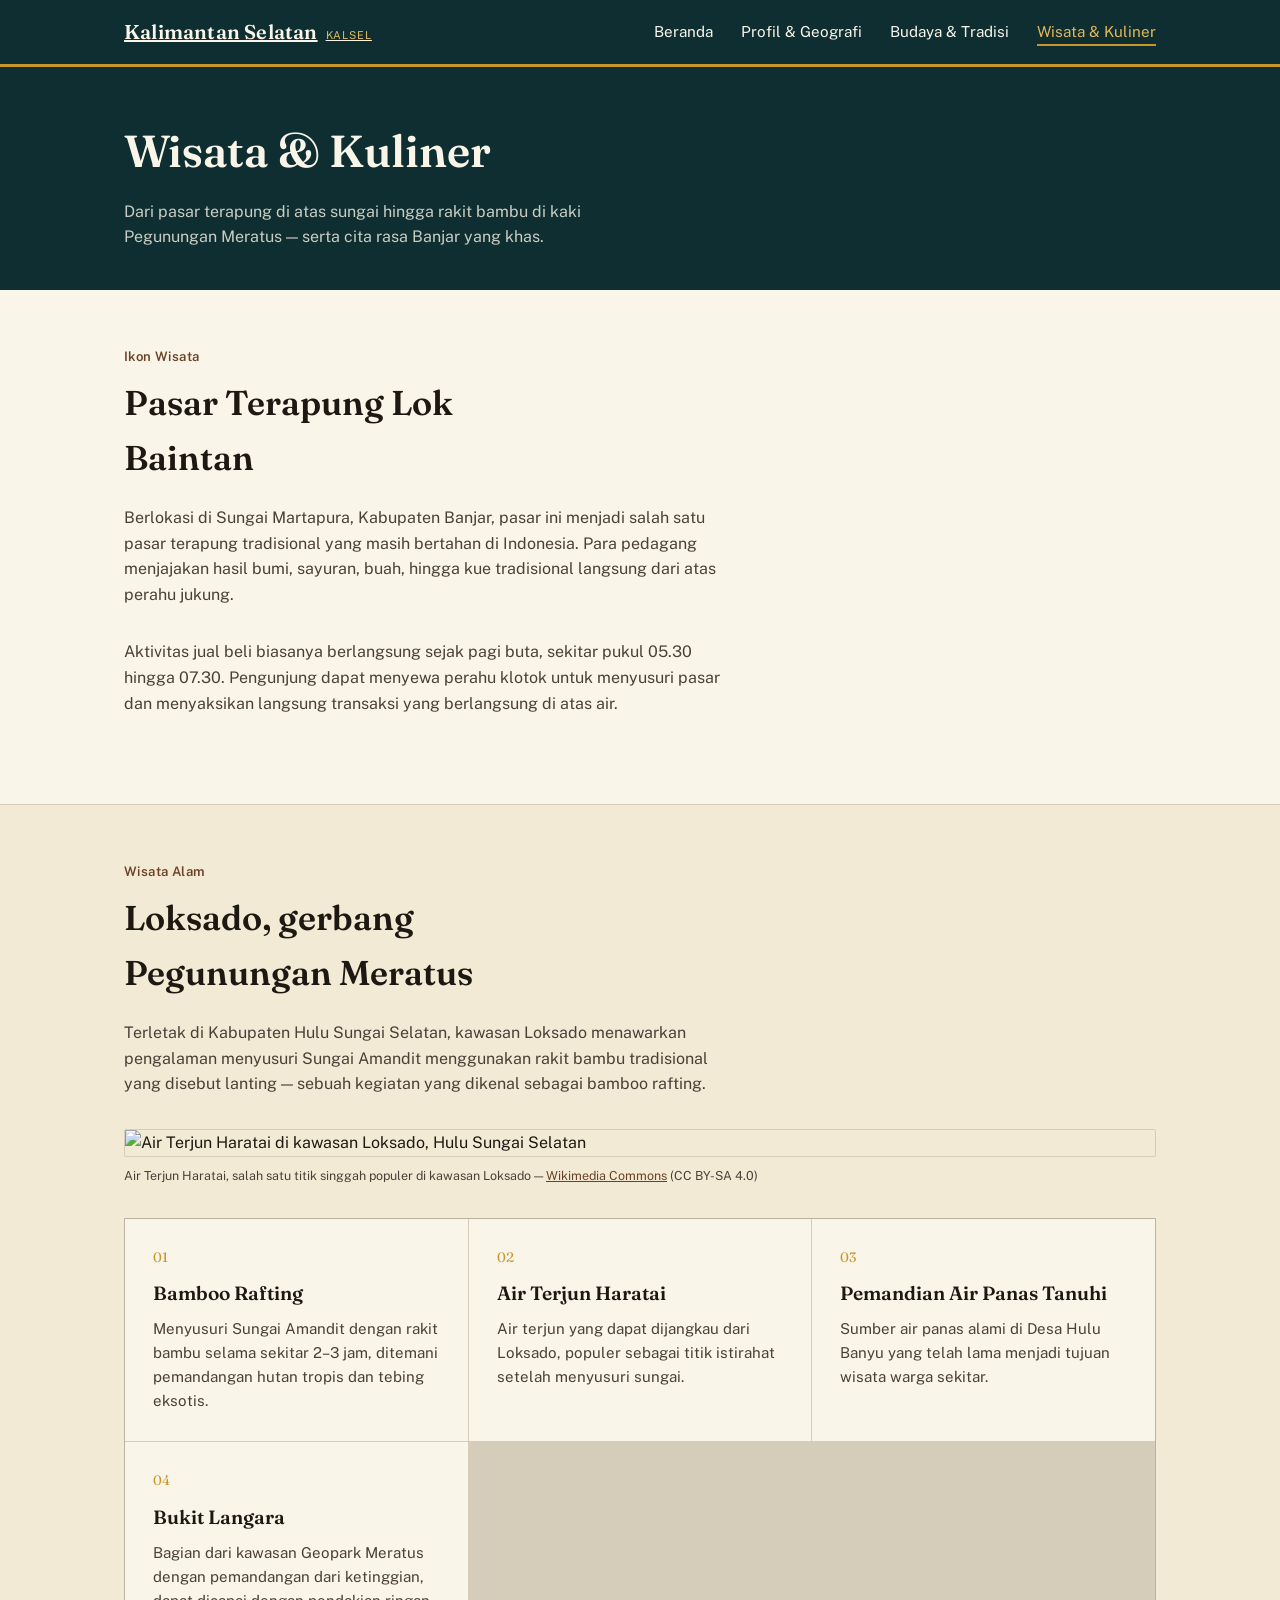
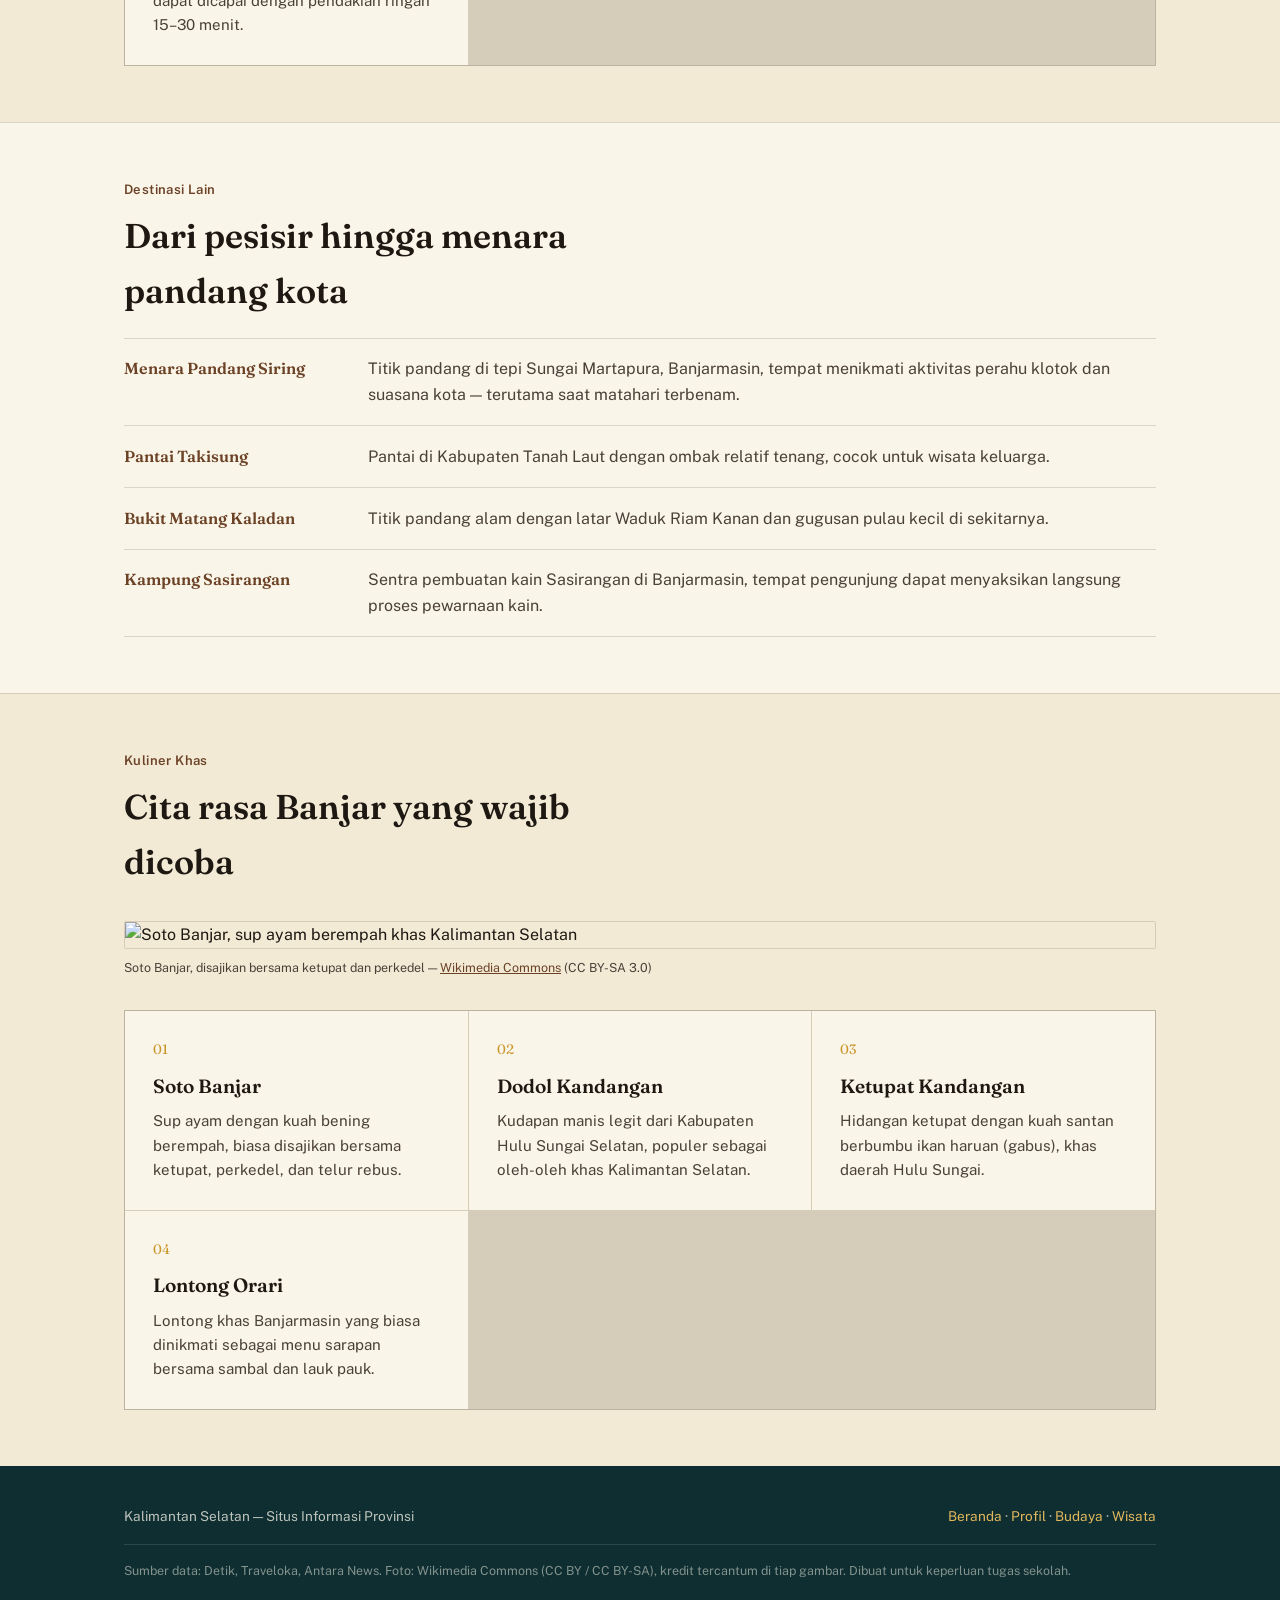
==== wisata.html @ 93b62a89 "Add files via upload" ====
<!DOCTYPE html>
<html lang="id">
<head>
<meta charset="UTF-8">
<meta name="viewport" content="width=device-width, initial-scale=1.0">
<title>Wisata &amp; Kuliner — Kalimantan Selatan</title>
<link rel="preconnect" href="https://fonts.googleapis.com">
<link href="https://fonts.googleapis.com/css2?family=Fraunces:wght@500;600;700&family=Public+Sans:wght@400;500;600&display=swap" rel="stylesheet">
<link rel="stylesheet" href="style.css">
</head>
<body>

<header class="site-head">
  <div class="nav-row">
    <a href="index.html" class="brand">Kalimantan Selatan <span class="sub">KALSEL</span></a>
    <button class="nav-toggle" id="navToggle" aria-label="Buka menu">&#9776;</button>
    <nav class="main-nav" id="mainNav">
      <ul>
        <li><a href="index.html">Beranda</a></li>
        <li><a href="profil.html">Profil &amp; Geografi</a></li>
        <li><a href="budaya.html">Budaya &amp; Tradisi</a></li>
        <li><a href="wisata.html" class="active">Wisata &amp; Kuliner</a></li>
      </ul>
    </nav>
  </div>
</header>

<div class="page-head">
  <div class="wrap">
    <h1>Wisata &amp; Kuliner</h1>
    <p>Dari pasar terapung di atas sungai hingga rakit bambu di kaki Pegunungan Meratus — serta cita rasa Banjar yang khas.</p>
  </div>
</div>

<section class="section">
  <div class="wrap">
    <div class="section-tag">Ikon Wisata</div>
    <h2>Pasar Terapung Lok Baintan</h2>
    <p class="intro-text">
      Berlokasi di Sungai Martapura, Kabupaten Banjar, pasar ini menjadi salah satu pasar terapung tradisional yang masih bertahan di Indonesia. Para pedagang menjajakan hasil bumi, sayuran, buah, hingga kue tradisional langsung dari atas perahu jukung.
    </p>
    <p class="intro-text">
      Aktivitas jual beli biasanya berlangsung sejak pagi buta, sekitar pukul 05.30 hingga 07.30. Pengunjung dapat menyewa perahu klotok untuk menyusuri pasar dan menyaksikan langsung transaksi yang berlangsung di atas air.
    </p>
  </div>
</section>

<section class="section alt">
  <div class="wrap">
    <div class="section-tag">Wisata Alam</div>
    <h2>Loksado, gerbang Pegunungan Meratus</h2>
    <p class="intro-text">
      Terletak di Kabupaten Hulu Sungai Selatan, kawasan Loksado menawarkan pengalaman menyusuri Sungai Amandit menggunakan rakit bambu tradisional yang disebut lanting — sebuah kegiatan yang dikenal sebagai bamboo rafting.
    </p>

    <figure class="photo">
      <img src="https://commons.wikimedia.org/wiki/Special:FilePath/Air_terjun_haratai,kandangan,loksado,kalsel.jpg?width=900" alt="Air Terjun Haratai di kawasan Loksado, Hulu Sungai Selatan" loading="lazy">
      <figcaption>Air Terjun Haratai, salah satu titik singgah populer di kawasan Loksado — <a href="https://commons.wikimedia.org/wiki/File:Air_terjun_haratai,kandangan,loksado,kalsel.jpg" target="_blank" rel="noopener">Wikimedia Commons</a> (CC BY-SA 4.0)</figcaption>
    </figure>

    <div class="feature-grid">
      <div class="feature-card">
        <span class="num">01</span>
        <h3>Bamboo Rafting</h3>
        <p>Menyusuri Sungai Amandit dengan rakit bambu selama sekitar 2–3 jam, ditemani pemandangan hutan tropis dan tebing eksotis.</p>
      </div>
      <div class="feature-card">
        <span class="num">02</span>
        <h3>Air Terjun Haratai</h3>
        <p>Air terjun yang dapat dijangkau dari Loksado, populer sebagai titik istirahat setelah menyusuri sungai.</p>
      </div>
      <div class="feature-card">
        <span class="num">03</span>
        <h3>Pemandian Air Panas Tanuhi</h3>
        <p>Sumber air panas alami di Desa Hulu Banyu yang telah lama menjadi tujuan wisata warga sekitar.</p>
      </div>
      <div class="feature-card">
        <span class="num">04</span>
        <h3>Bukit Langara</h3>
        <p>Bagian dari kawasan Geopark Meratus dengan pemandangan dari ketinggian, dapat dicapai dengan pendakian ringan 15–30 menit.</p>
      </div>
    </div>
  </div>
</section>

<section class="section">
  <div class="wrap">
    <div class="section-tag">Destinasi Lain</div>
    <h2>Dari pesisir hingga menara pandang kota</h2>
    <dl class="info-list">
      <div class="info-row">
        <dt>Menara Pandang Siring</dt>
        <dd>Titik pandang di tepi Sungai Martapura, Banjarmasin, tempat menikmati aktivitas perahu klotok dan suasana kota — terutama saat matahari terbenam.</dd>
      </div>
      <div class="info-row">
        <dt>Pantai Takisung</dt>
        <dd>Pantai di Kabupaten Tanah Laut dengan ombak relatif tenang, cocok untuk wisata keluarga.</dd>
      </div>
      <div class="info-row">
        <dt>Bukit Matang Kaladan</dt>
        <dd>Titik pandang alam dengan latar Waduk Riam Kanan dan gugusan pulau kecil di sekitarnya.</dd>
      </div>
      <div class="info-row">
        <dt>Kampung Sasirangan</dt>
        <dd>Sentra pembuatan kain Sasirangan di Banjarmasin, tempat pengunjung dapat menyaksikan langsung proses pewarnaan kain.</dd>
      </div>
    </dl>
  </div>
</section>

<section class="section alt">
  <div class="wrap">
    <div class="section-tag">Kuliner Khas</div>
    <h2>Cita rasa Banjar yang wajib dicoba</h2>

    <figure class="photo">
      <img src="https://commons.wikimedia.org/wiki/Special:FilePath/Soto_Banjar.JPG?width=900" alt="Soto Banjar, sup ayam berempah khas Kalimantan Selatan" loading="lazy">
      <figcaption>Soto Banjar, disajikan bersama ketupat dan perkedel — <a href="https://commons.wikimedia.org/wiki/File:Soto_Banjar.JPG" target="_blank" rel="noopener">Wikimedia Commons</a> (CC BY-SA 3.0)</figcaption>
    </figure>

    <div class="feature-grid">
      <div class="feature-card">
        <span class="num">01</span>
        <h3>Soto Banjar</h3>
        <p>Sup ayam dengan kuah bening berempah, biasa disajikan bersama ketupat, perkedel, dan telur rebus.</p>
      </div>
      <div class="feature-card">
        <span class="num">02</span>
        <h3>Dodol Kandangan</h3>
        <p>Kudapan manis legit dari Kabupaten Hulu Sungai Selatan, populer sebagai oleh-oleh khas Kalimantan Selatan.</p>
      </div>
      <div class="feature-card">
        <span class="num">03</span>
        <h3>Ketupat Kandangan</h3>
        <p>Hidangan ketupat dengan kuah santan berbumbu ikan haruan (gabus), khas daerah Hulu Sungai.</p>
      </div>
      <div class="feature-card">
        <span class="num">04</span>
        <h3>Lontong Orari</h3>
        <p>Lontong khas Banjarmasin yang biasa dinikmati sebagai menu sarapan bersama sambal dan lauk pauk.</p>
      </div>
    </div>
  </div>
</section>

<footer class="site-foot">
  <div class="wrap">
    <div class="foot-row">
      <span>Kalimantan Selatan — Situs Informasi Provinsi</span>
      <nav>
        <a href="index.html">Beranda</a> ·
        <a href="profil.html">Profil</a> ·
        <a href="budaya.html">Budaya</a> ·
        <a href="wisata.html">Wisata</a>
      </nav>
    </div>
    <div class="sources">Sumber data: Detik, Traveloka, Antara News. Foto: Wikimedia Commons (CC BY / CC BY-SA), kredit tercantum di tiap gambar. Dibuat untuk keperluan tugas sekolah.</div>
  </div>
</footer>

<script src="script.js"></script>
</body>
</html>
---- style.css ----
@charset "utf-8";
/* Kalimantan Selatan — situs informasi provinsi
   Palet: sungai senja, kayu ulin, emas intan, krem batik sasirangan */

:root {
  --river-dark: #0E2E31;
  --river: #16454A;
  --river-light: #2A6B6E;
  --wood: #6B4226;
  --wood-light: #9A6B42;
  --gold: #C9962B;
  --gold-light: #E3B85C;
  --sand: #F3EAD6;
  --sand-light: #FAF5E9;
  --ink: #1E1812;
  --ink-soft: #4A4038;
  --rule: rgba(30, 24, 18, 0.14);
  --serif: "Fraunces", "Iowan Old Style", Georgia, serif;
  --sans: "Public Sans", -apple-system, "Segoe UI", sans-serif;
}

* { margin: 0; padding: 0; box-sizing: border-box; }

html { scroll-behavior: smooth; }

body {
  font-family: var(--sans);
  background: var(--sand-light);
  color: var(--ink);
  line-height: 1.6;
  overflow-x: hidden;
}

img { max-width: 100%; display: block; }
a { color: inherit; }

.wrap {
  max-width: 1080px;
  margin: 0 auto;
  padding: 0 1.5rem;
}

/* ---------- Header / Nav ---------- */
header.site-head {
  background: var(--river-dark);
  color: var(--sand-light);
  position: sticky;
  top: 0;
  z-index: 100;
  border-bottom: 3px solid var(--gold);
}

.nav-row {
  display: flex;
  align-items: center;
  justify-content: space-between;
  padding: 1rem 1.5rem;
  max-width: 1080px;
  margin: 0 auto;
}

.brand {
  font-family: var(--serif);
  font-weight: 600;
  font-size: 1.25rem;
  letter-spacing: 0.01em;
  display: flex;
  align-items: baseline;
  gap: 0.5rem;
}

.brand span.sub {
  font-family: var(--sans);
  font-size: 0.68rem;
  font-weight: 400;
  color: var(--gold-light);
  letter-spacing: 0.08em;
}

nav.main-nav ul {
  list-style: none;
  display: flex;
  gap: 1.75rem;
}

nav.main-nav a {
  text-decoration: none;
  color: var(--sand-light);
  font-size: 0.95rem;
  padding-bottom: 4px;
  border-bottom: 2px solid transparent;
  transition: border-color 0.2s ease, color 0.2s ease;
}

nav.main-nav a:hover,
nav.main-nav a.active {
  color: var(--gold-light);
  border-color: var(--gold);
}

.nav-toggle {
  display: none;
  background: none;
  border: none;
  color: var(--sand-light);
  font-size: 1.6rem;
  cursor: pointer;
}

@media (max-width: 720px) {
  nav.main-nav {
    position: absolute;
    top: 100%;
    left: 0;
    right: 0;
    background: var(--river-dark);
    border-top: 1px solid rgba(255,255,255,0.1);
    display: none;
  }
  nav.main-nav.open { display: block; }
  nav.main-nav ul {
    flex-direction: column;
    gap: 0;
    padding: 0.5rem 1.5rem 1.25rem;
  }
  nav.main-nav a {
    display: block;
    padding: 0.6rem 0;
  }
  .nav-toggle { display: block; }
}

/* ---------- Hero (beranda) ---------- */
.hero {
  position: relative;
  background: var(--river-dark);
  color: var(--sand-light);
  padding: 4.5rem 0 3.5rem;
  overflow: hidden;
}

.hero::before {
  content: "";
  position: absolute;
  inset: 0;
  background-image:
    repeating-linear-gradient(115deg, rgba(201,150,43,0.07) 0px, rgba(201,150,43,0.07) 2px, transparent 2px, transparent 34px),
    repeating-linear-gradient(25deg, rgba(255,255,255,0.04) 0px, rgba(255,255,255,0.04) 1px, transparent 1px, transparent 28px);
  pointer-events: none;
}

.hero-inner { position: relative; }

.eyebrow-line {
  display: flex;
  align-items: center;
  gap: 0.75rem;
  margin-bottom: 1.25rem;
  color: var(--gold-light);
  font-size: 0.9rem;
}
.eyebrow-line .dash { width: 32px; height: 2px; background: var(--gold); }

.hero h1 {
  font-family: var(--serif);
  font-size: clamp(2.4rem, 6vw, 4rem);
  font-weight: 600;
  line-height: 1.08;
  max-width: 14ch;
}

.hero p.lede {
  margin-top: 1.4rem;
  max-width: 46ch;
  font-size: 1.08rem;
  color: rgba(250, 245, 233, 0.85);
}

.stat-strip {
  margin-top: 3rem;
  display: grid;
  grid-template-columns: repeat(4, 1fr);
  border-top: 1px solid rgba(255,255,255,0.15);
}

.stat-strip div {
  padding: 1.25rem 1.25rem 0.25rem 0;
  border-right: 1px solid rgba(255,255,255,0.15);
}
.stat-strip div:last-child { border-right: none; }

.stat-strip .num {
  font-family: var(--serif);
  font-size: 1.7rem;
  color: var(--gold-light);
  display: block;
}
.stat-strip .label {
  font-size: 0.82rem;
  color: rgba(250, 245, 233, 0.7);
}

@media (max-width: 720px) {
  .stat-strip { grid-template-columns: repeat(2, 1fr); }
  .stat-strip div:nth-child(2) { border-right: none; }
}

/* ---------- Page header (halaman selain beranda) ---------- */
.page-head {
  background: var(--river-dark);
  color: var(--sand-light);
  padding: 3rem 0 2.5rem;
}
.page-head h1 {
  font-family: var(--serif);
  font-size: clamp(2rem, 4.5vw, 2.8rem);
  font-weight: 600;
}
.page-head p {
  margin-top: 0.75rem;
  max-width: 55ch;
  color: rgba(250, 245, 233, 0.8);
}

/* ---------- Sections ---------- */
.section { padding: 3.5rem 0; }
.section + .section { border-top: 1px solid var(--rule); }
.section.alt { background: var(--sand); }

.section-tag {
  font-size: 0.82rem;
  color: var(--wood);
  font-weight: 600;
  letter-spacing: 0.03em;
  margin-bottom: 0.5rem;
}

.section h2 {
  font-family: var(--serif);
  font-size: clamp(1.6rem, 3.5vw, 2.15rem);
  font-weight: 600;
  max-width: 20ch;
  margin-bottom: 1.25rem;
}

.section .intro-text {
  max-width: 62ch;
  color: var(--ink-soft);
  margin-bottom: 2rem;
}

/* ---------- Info list (data wilayah / fakta) ---------- */
.info-list { border-top: 1px solid var(--rule); }
.info-row {
  display: grid;
  grid-template-columns: 220px 1fr;
  gap: 1.5rem;
  padding: 1.1rem 0;
  border-bottom: 1px solid var(--rule);
}
.info-row dt {
  font-family: var(--serif);
  font-weight: 600;
  color: var(--wood);
}
.info-row dd { color: var(--ink-soft); }

@media (max-width: 640px) {
  .info-row { grid-template-columns: 1fr; gap: 0.35rem; }
}

/* ---------- Region list (kabupaten/kota) ---------- */
.region-list {
  display: grid;
  grid-template-columns: repeat(2, 1fr);
  gap: 0;
  border: 1px solid var(--rule);
  border-radius: 2px;
}
.region-item {
  padding: 0.9rem 1.1rem;
  border-bottom: 1px solid var(--rule);
  border-right: 1px solid var(--rule);
  font-size: 0.95rem;
}
.region-item:nth-child(2n) { border-right: none; }
.region-item .tag {
  display: inline-block;
  font-size: 0.7rem;
  color: var(--gold);
  border: 1px solid var(--gold);
  border-radius: 20px;
  padding: 0.05rem 0.55rem;
  margin-right: 0.5rem;
}

@media (max-width: 560px) {
  .region-list { grid-template-columns: 1fr; }
  .region-item:nth-child(2n) { border-right: 1px solid var(--rule); }
}

/* ---------- Feature cards (budaya / wisata) ---------- */
.feature-grid {
  display: grid;
  grid-template-columns: repeat(auto-fit, minmax(260px, 1fr));
  gap: 1px;
  background: var(--rule);
  border: 1px solid var(--rule);
}

.feature-card {
  background: var(--sand-light);
  padding: 1.75rem;
}
.section.alt .feature-card { background: var(--sand-light); }

.feature-card .num {
  font-family: var(--serif);
  color: var(--gold);
  font-size: 0.85rem;
  display: block;
  margin-bottom: 0.6rem;
}

.feature-card h3 {
  font-family: var(--serif);
  font-size: 1.2rem;
  font-weight: 600;
  margin-bottom: 0.5rem;
}

.feature-card p {
  font-size: 0.94rem;
  color: var(--ink-soft);
}

/* ---------- Photos ---------- */
figure.photo {
  margin: 2rem 0;
}
figure.photo img {
  width: 100%;
  display: block;
  border: 1px solid var(--rule);
  border-radius: 2px;
  object-fit: cover;
}
figure.photo figcaption {
  margin-top: 0.6rem;
  font-size: 0.78rem;
  color: var(--ink-soft);
}
figure.photo figcaption a {
  color: var(--wood);
  text-decoration: underline;
}
.photo-duo {
  display: grid;
  grid-template-columns: 1fr 1fr;
  gap: 1.25rem;
}
@media (max-width: 640px) {
  .photo-duo { grid-template-columns: 1fr; }
}

/* ---------- Quote / highlight block ---------- */
.highlight-block {
  border-left: 3px solid var(--gold);
  padding: 0.5rem 0 0.5rem 1.5rem;
  margin: 2rem 0;
  font-family: var(--serif);
  font-size: 1.15rem;
  color: var(--wood);
  max-width: 52ch;
}

/* ---------- CTA row linking pages ---------- */
.page-links {
  display: grid;
  grid-template-columns: repeat(3, 1fr);
  border-top: 1px solid var(--rule);
}
.page-links a {
  display: block;
  padding: 1.75rem 1.5rem;
  text-decoration: none;
  border-right: 1px solid var(--rule);
  color: var(--ink);
  transition: background 0.2s ease;
}
.page-links a:last-child { border-right: none; }
.page-links a:hover { background: var(--sand); }
.page-links .eyebrow {
  font-size: 0.75rem;
  color: var(--gold);
  margin-bottom: 0.35rem;
}
.page-links strong {
  font-family: var(--serif);
  font-size: 1.15rem;
  display: block;
}

@media (max-width: 720px) {
  .page-links { grid-template-columns: 1fr; }
  .page-links a { border-right: none; border-bottom: 1px solid var(--rule); }
}

/* ---------- Footer ---------- */
footer.site-foot {
  background: var(--river-dark);
  color: rgba(250, 245, 233, 0.75);
  padding: 2.5rem 0;
  font-size: 0.85rem;
}
footer.site-foot .foot-row {
  display: flex;
  justify-content: space-between;
  flex-wrap: wrap;
  gap: 1rem;
}
footer.site-foot a {
  color: var(--gold-light);
  text-decoration: none;
}
footer.site-foot .sources {
  margin-top: 1rem;
  padding-top: 1rem;
  border-top: 1px solid rgba(255,255,255,0.12);
  color: rgba(250, 245, 233, 0.5);
  font-size: 0.78rem;
}
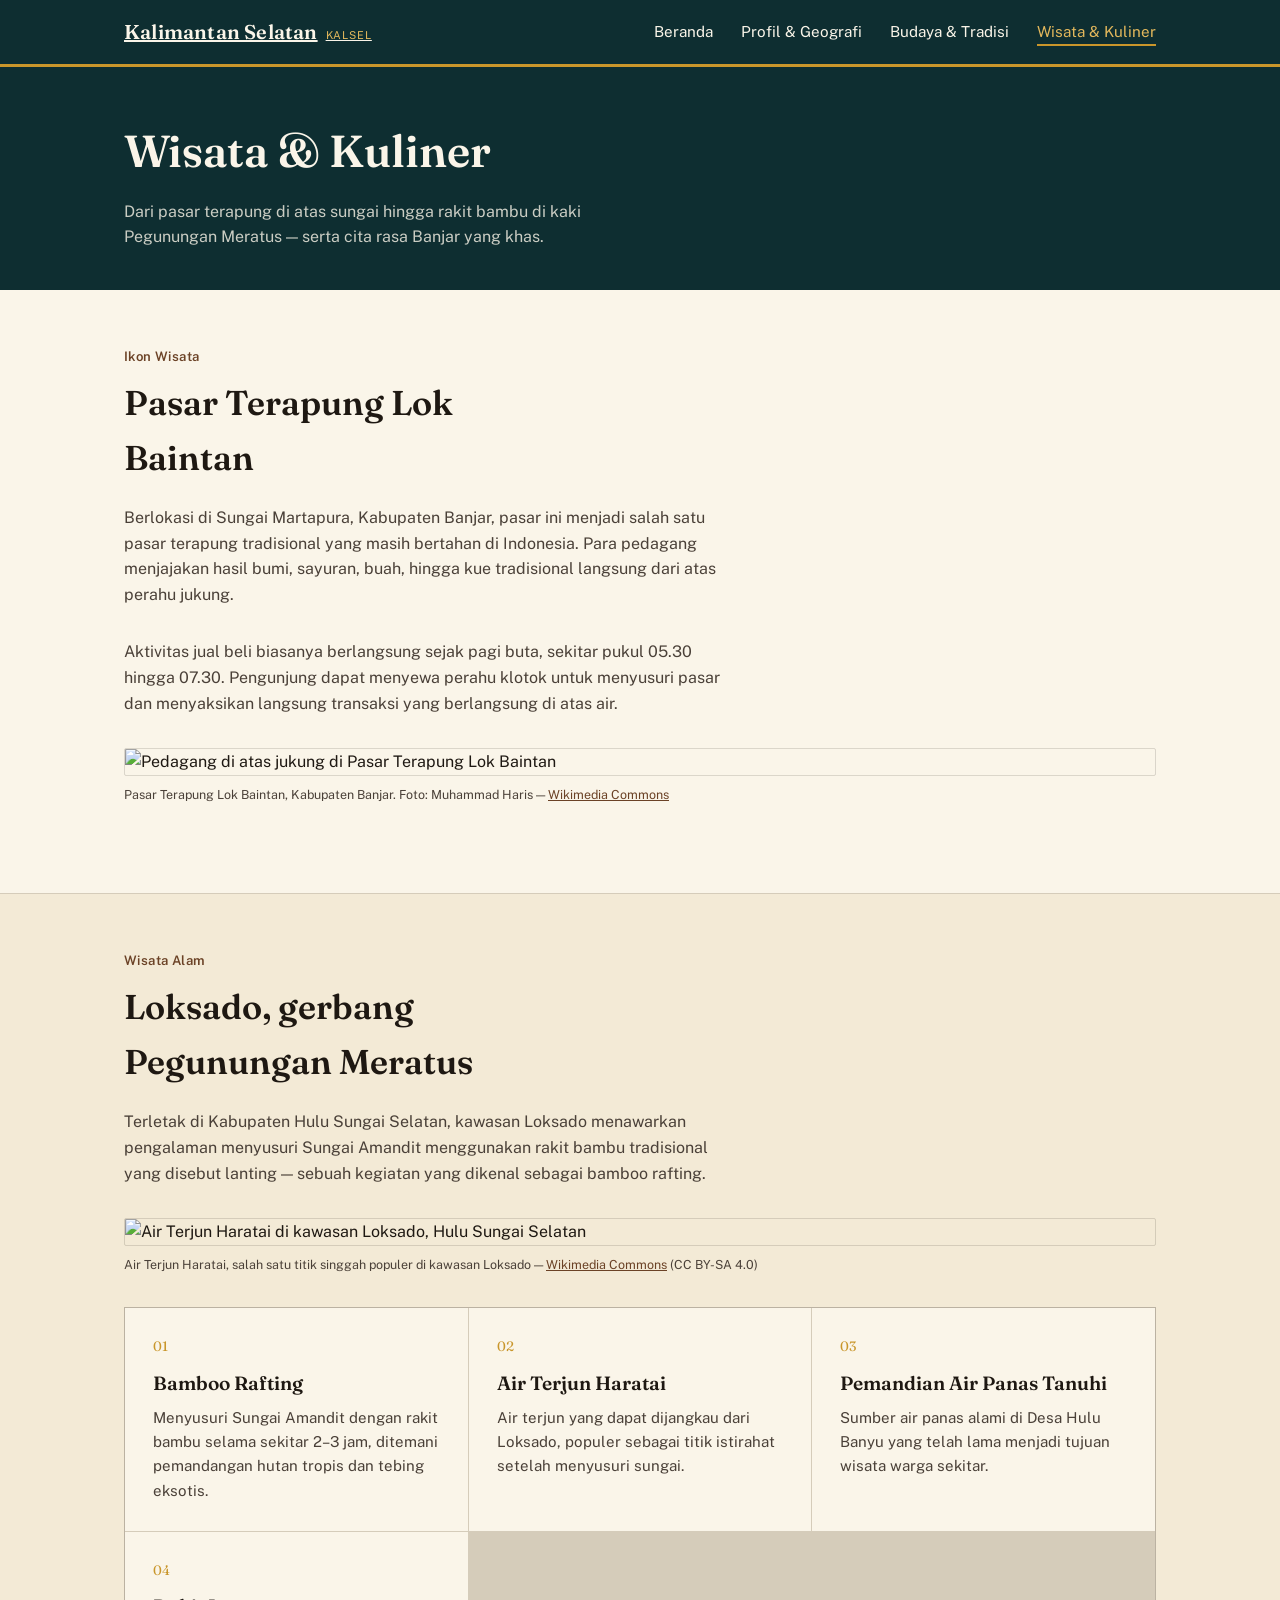
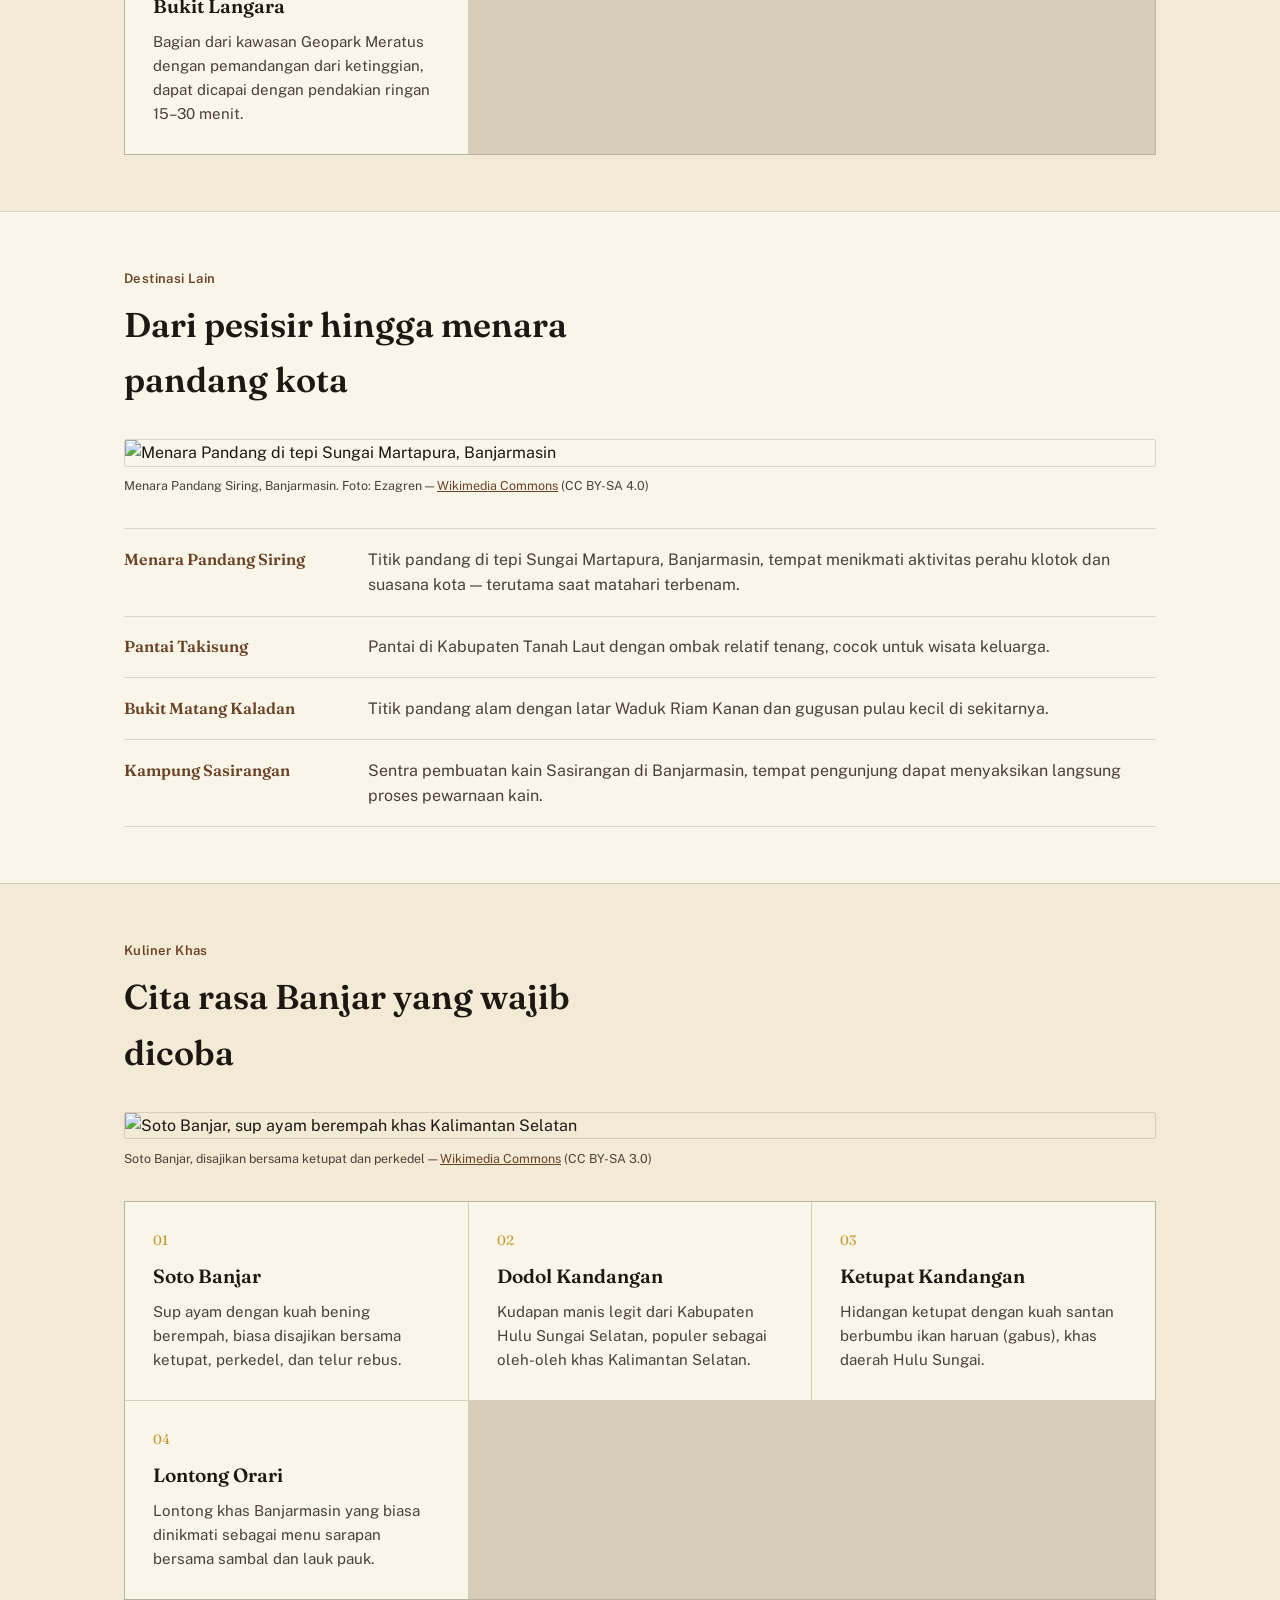
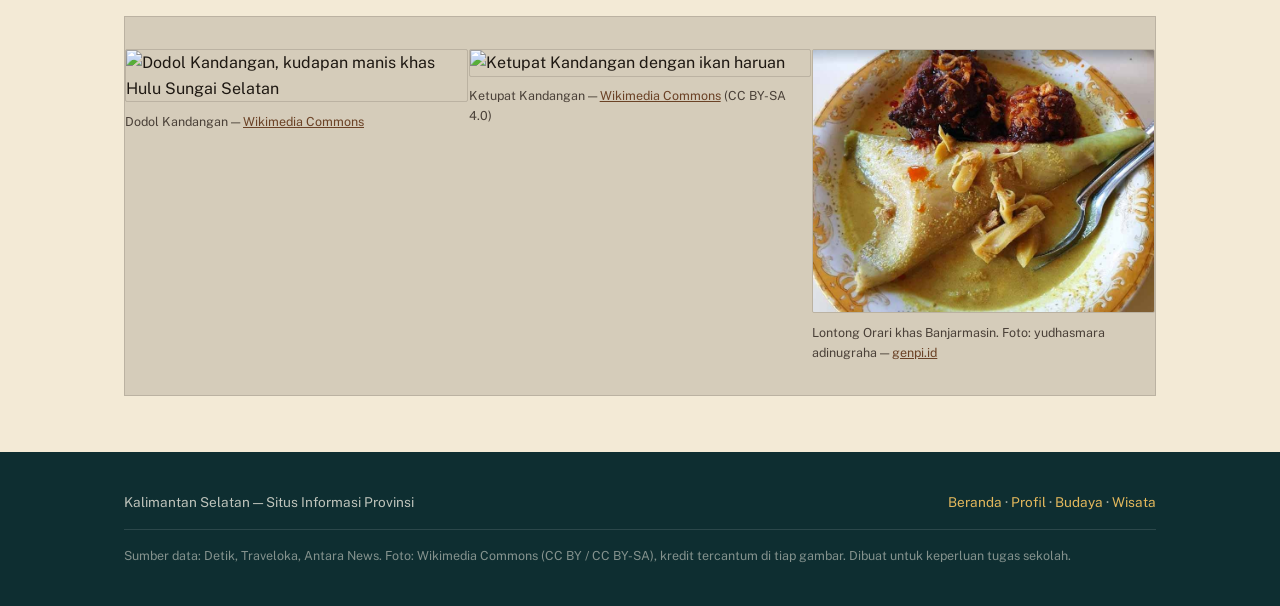
==== commit 3465c29c: "Add files via upload" ====
--- a/wisata.html
+++ b/wisata.html
@@ -42,6 +42,11 @@
     <p class="intro-text">
       Aktivitas jual beli biasanya berlangsung sejak pagi buta, sekitar pukul 05.30 hingga 07.30. Pengunjung dapat menyewa perahu klotok untuk menyusuri pasar dan menyaksikan langsung transaksi yang berlangsung di atas air.
     </p>
+
+    <figure class="photo">
+      <img src="https://commons.wikimedia.org/wiki/Special:FilePath/Jukung_Pasar_Terapung.jpg?width=900" alt="Pedagang di atas jukung di Pasar Terapung Lok Baintan" loading="lazy">
+      <figcaption>Pasar Terapung Lok Baintan, Kabupaten Banjar. Foto: Muhammad Haris — <a href="https://commons.wikimedia.org/wiki/File:Jukung_Pasar_Terapung.jpg" target="_blank" rel="noopener">Wikimedia Commons</a></figcaption>
+    </figure>
   </div>
 </section>
 
@@ -87,6 +92,12 @@
   <div class="wrap">
     <div class="section-tag">Destinasi Lain</div>
     <h2>Dari pesisir hingga menara pandang kota</h2>
+
+    <figure class="photo">
+      <img src="https://commons.wikimedia.org/wiki/Special:FilePath/Menara_Pandang_Banjarmasin.JPG?width=900" alt="Menara Pandang di tepi Sungai Martapura, Banjarmasin" loading="lazy">
+      <figcaption>Menara Pandang Siring, Banjarmasin. Foto: Ezagren — <a href="https://commons.wikimedia.org/wiki/File:Menara_Pandang_Banjarmasin.JPG" target="_blank" rel="noopener">Wikimedia Commons</a> (CC BY-SA 4.0)</figcaption>
+    </figure>
+
     <dl class="info-list">
       <div class="info-row">
         <dt>Menara Pandang Siring</dt>
@@ -140,6 +151,21 @@
         <p>Lontong khas Banjarmasin yang biasa dinikmati sebagai menu sarapan bersama sambal dan lauk pauk.</p>
       </div>
     </div>
+
+    <div class="feature-grid" style="margin-top: 1rem;">
+      <figure class="photo">
+        <img src="https://commons.wikimedia.org/wiki/Special:FilePath/Dodol_Kandangan_Original.jpg?width=600" alt="Dodol Kandangan, kudapan manis khas Hulu Sungai Selatan" loading="lazy">
+        <figcaption>Dodol Kandangan — <a href="https://commons.wikimedia.org/wiki/File:Dodol_Kandangan_Original.jpg" target="_blank" rel="noopener">Wikimedia Commons</a></figcaption>
+      </figure>
+      <figure class="photo">
+        <img src="https://commons.wikimedia.org/wiki/Special:FilePath/Ketupat_Kandangan_Haruan.jpg?width=600" alt="Ketupat Kandangan dengan ikan haruan" loading="lazy">
+        <figcaption>Ketupat Kandangan — <a href="https://commons.wikimedia.org/wiki/File:Ketupat_Kandangan_Haruan.jpg" target="_blank" rel="noopener">Wikimedia Commons</a> (CC BY-SA 4.0)</figcaption>
+      </figure>
+      <figure class="photo">
+        <img src="lontong-orari.jpg" alt="Lontong Orari dengan lauk berbumbu habang, khas Banjarmasin" loading="lazy">
+        <figcaption>Lontong Orari khas Banjarmasin. Foto: yudhasmara adinugraha — <a href="https://genpi.id/lontong-orari-banjarmasin/" target="_blank" rel="noopener">genpi.id</a></figcaption>
+      </figure>
+    </div>
   </div>
 </section>
 
